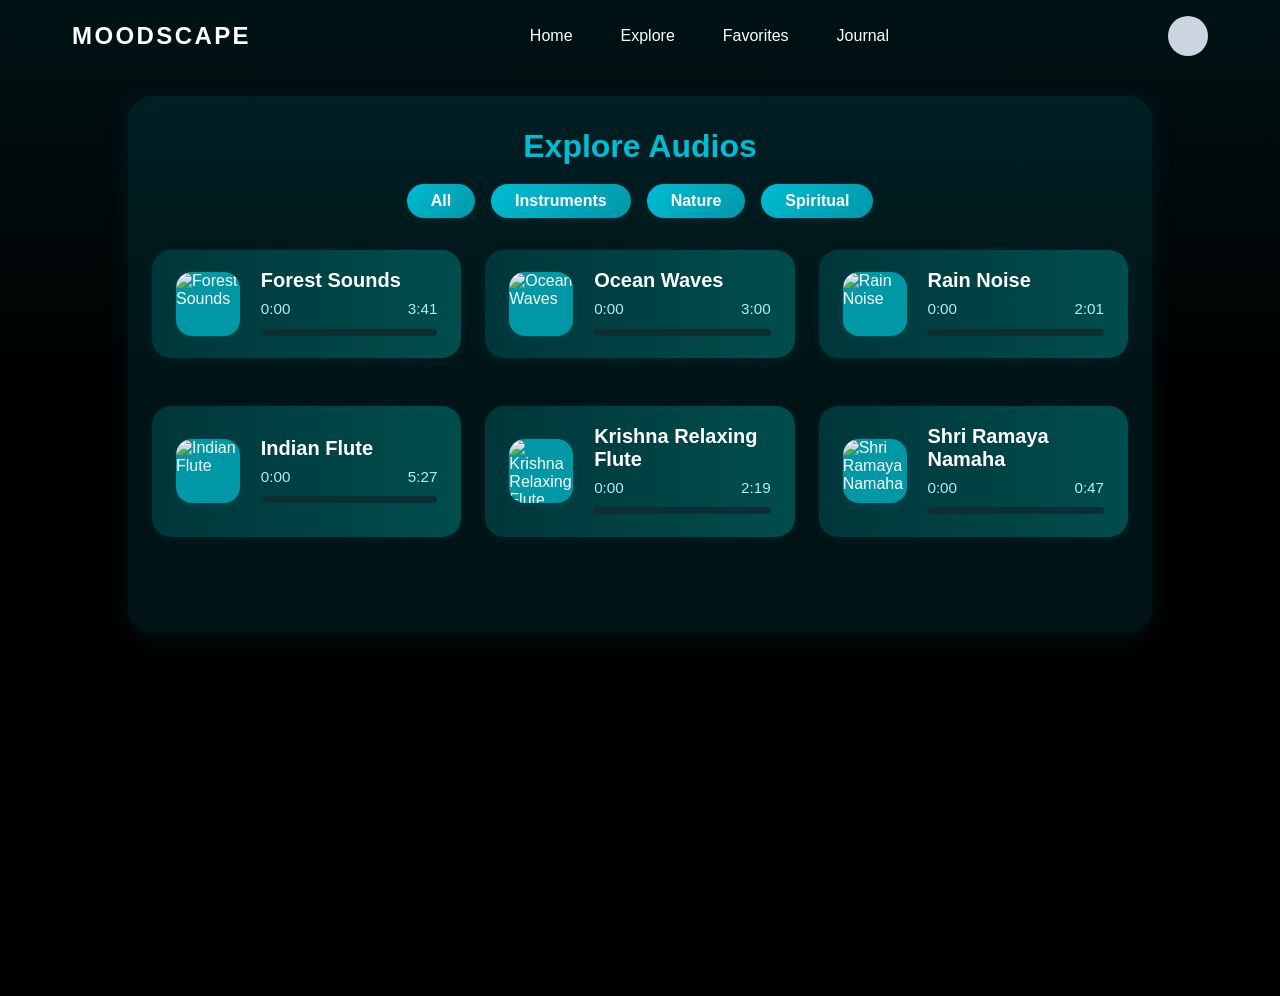
==== explore.html @ 96d4ee1e "Basic structure done" ====
<!DOCTYPE html>
<html lang="en">
<head>
    <meta charset="UTF-8">
    <meta name="viewport" content="width=device-width, initial-scale=1.0">
    <title>Explore - Moodscape</title>
    <link rel="stylesheet" href="styles.css">
</head>
<body>

     <!-- Navigation Bar -->
    <nav class="navbar">
        <div class="nav-container">
            <div class="logo"><a href="index.html">MOODSCAPE</a></div>
            <ul class="nav-menu">
                <li><a href="index.html" class="nav-link">Home</a></li>
                <li><a href="explore.html" class="nav-link">Explore</a></li>
                <li><a href="favorites.html" class="nav-link">Favorites</a></li>
                <li><a href="journal.html" class="nav-link">Journal</a></li>
            </ul>
            <div class="profile-icon"></div>
        </div>
    </nav>

        <main class="explore-main">
        <section class="audio-section">
            <h2>Explore Audios</h2>
            <div class="audio-categories">
                <button class="audio-cat-btn" data-category="All">All</button>
                <button class="audio-cat-btn" data-category="Instruments">Instruments</button>
                <button class="audio-cat-btn" data-category="Nature">Nature</button>
                <button class="audio-cat-btn" data-category="Spiritual">Spiritual</button>
            </div>
            <div id="audio-list"></div>
        </section>
    </main>

    <script>
    // Audio data with pretty card info (add your own images if available)
    const audioData = {
        Instruments: {
            files: [
                // Example: { name: 'Guitar Solo', artist: 'Acoustic', src: 'sounds/Instruments/guitar.mp3', img: 'img/guitar.jpg' }
            ],
            youtube: 'https://www.youtube.com/playlist?list=YOUR_INSTRUMENTS_PLAYLIST'
        },
        Nature: {
            files: [
                { name: 'Forest Sounds', artist: 'Nature', src: 'sounds/Nature/forest sounds.mp3', img: 'https://images.unsplash.com/photo-1506744038136-46273834b3fb?auto=format&fit=facearea&w=80&h=80' },
                { name: 'Ocean Waves', artist: 'Nature', src: 'sounds/Nature/ocean waves.mp3', img: 'https://images.unsplash.com/photo-1464983953574-0892a716854b?auto=format&fit=facearea&w=80&h=80' },
                { name: 'Rain Noise', artist: 'Nature', src: 'sounds/Nature/rain noise.mp3', img: 'https://images.unsplash.com/photo-1465101046530-73398c7f28ca?auto=format&fit=facearea&w=80&h=80' }
            ],
            youtube: 'https://www.youtube.com/playlist?list=YOUR_NATURE_PLAYLIST'
        },
        Spiritual: {
            files: [
                { name: 'Indian Flute', artist: 'Spiritual', src: 'sounds/Spiritual/Indian flute.mp3', img: 'https://images.unsplash.com/photo-1511671782779-c97d3d27a1d4?auto=format&fit=facearea&w=80&h=80' },
                { name: 'Krishna Relaxing Flute', artist: 'Spiritual', src: 'sounds/Spiritual/krishna relaxing flute.mp3', img: 'https://images.unsplash.com/photo-1502082553048-f009c37129b9?auto=format&fit=facearea&w=80&h=80' },
                { name: 'Shri Ramaya Namaha', artist: 'Spiritual', src: 'sounds/Spiritual/shri ramaya namaha.mp3', img: 'https://images.unsplash.com/photo-1465101178521-c1a9136a3b99?auto=format&fit=facearea&w=80&h=80' }
            ],
            youtube: 'https://www.youtube.com/playlist?list=YOUR_SPIRITUAL_PLAYLIST'
        }
    };

    function renderAudios(category) {
        function formatTime(secs) {
            if (isNaN(secs)) return '0:00';
            const m = Math.floor(secs / 60);
            const s = Math.floor(secs % 60);
            return `${m}:${s.toString().padStart(2, '0')}`;
        }

        let currentAudio = null;
        let currentCard = null;

        const audioList = document.getElementById('audio-list');
        audioList.innerHTML = '';
        if (category === 'All') {
            // Gather all audios from all categories into a single array
            let allAudios = [];
            Object.keys(audioData).forEach(cat => {
                audioData[cat].files.forEach((audio, idx) => {
                    allAudios.push({ ...audio, audioId: `${cat}-${idx}` });
                });
            });
            if (allAudios.length) {
                audioList.innerHTML += `<div class="audio-grid">${allAudios.map(audio => `
                    <div class="audio-item" data-audio-id="${audio.audioId}">
                        <img class="audio-thumb" src="${audio.img || 'https://placehold.co/56x56/0097a7/fff?text=♪'}" alt="${audio.name}">
                        <div class="audio-meta">
                            <span class="audio-title">${audio.name}</span>
                            <div class="audio-time-row">
                                <span class="audio-current">0:00</span>
                                <span class="audio-duration">0:00</span>
                            </div>
                            <div class="audio-progress"><div class="audio-progress-bar"></div></div>
                        </div>
                        <audio class="audio-player" src="${audio.src}"></audio>
                    </div>`).join('')}</div>`;
            } else {
                audioList.innerHTML = '<p>No audios available.</p>';
            }
        } else {
            const files = audioData[category].files;
            const ytLink = audioData[category].youtube;
            if (files.length) {
                files.forEach((audio, idx) => {
                    const audioId = `${category}-${idx}`;
                    audioList.innerHTML += `
                    <div class="audio-item" data-audio-id="${audioId}">
                        <img class="audio-thumb" src="${audio.img || 'https://placehold.co/56x56/0097a7/fff?text=♪'}" alt="${audio.name}">
                        <div class="audio-meta">
                            <span class="audio-title">${audio.name}</span>
                            <div class="audio-time-row">
                                <span class="audio-current">0:00</span>
                                <span class="audio-duration">0:00</span>
                            </div>
                            <div class="audio-progress"><div class="audio-progress-bar"></div></div>
                        </div>
                        <audio class="audio-player" src="${audio.src}"></audio>
                    </div>`;
                });
            } else {
                audioList.innerHTML = '<p>No audios available in this category.</p>';
            }
            audioList.innerHTML += `<div class="yt-link"><a href="${ytLink}" target="_blank">Listen more on YouTube</a></div>`;
        }

        // Add interactivity after rendering
        document.querySelectorAll('.audio-item').forEach(card => {
            const audio = card.querySelector('audio');
            const progressBar = card.querySelector('.audio-progress-bar');
            const progressContainer = card.querySelector('.audio-progress');
            const currentTimeEl = card.querySelector('.audio-current');
            const durationEl = card.querySelector('.audio-duration');

            // Set duration when loaded
            audio.addEventListener('loadedmetadata', () => {
                durationEl.textContent = formatTime(audio.duration);
            });

            // Update progress bar and time
            audio.addEventListener('timeupdate', () => {
                currentTimeEl.textContent = formatTime(audio.currentTime);
                if (audio.duration) {
                    progressBar.style.width = `${(audio.currentTime / audio.duration) * 100}%`;
                } else {
                    progressBar.style.width = '0%';
                }
            });

            // Seek on progress bar click/drag
            let isSeeking = false;
            function seek(e) {
                const rect = progressContainer.getBoundingClientRect();
                const x = (e.touches ? e.touches[0].clientX : e.clientX) - rect.left;
                const percent = Math.max(0, Math.min(1, x / rect.width));
                if (audio.duration) {
                    audio.currentTime = percent * audio.duration;
                }
            }
            progressContainer.addEventListener('mousedown', e => {
                isSeeking = true;
                seek(e);
            });
            progressContainer.addEventListener('touchstart', e => {
                isSeeking = true;
                seek(e);
            });
            window.addEventListener('mousemove', e => {
                if (isSeeking) seek(e);
            });
            window.addEventListener('touchmove', e => {
                if (isSeeking) seek(e);
            });
            window.addEventListener('mouseup', () => { isSeeking = false; });
            window.addEventListener('touchend', () => { isSeeking = false; });

            // Play/pause on card click (except progress bar)
            card.addEventListener('click', (e) => {
                if (e.target.classList.contains('audio-progress') || e.target.classList.contains('audio-progress-bar')) return;
                if (e.target.tagName.toLowerCase() === 'audio') return;
                if (currentAudio && currentAudio !== audio) {
                    currentAudio.pause();
                    if (currentCard) currentCard.classList.remove('active');
                }
                if (audio.paused) {
                    audio.play();
                    card.classList.add('active');
                    currentAudio = audio;
                    currentCard = card;
                } else {
                    audio.pause();
                    card.classList.remove('active');
                    currentAudio = null;
                    currentCard = null;
                }
            });

            // Remove active state when audio ends
            audio.addEventListener('ended', () => {
                card.classList.remove('active');
                currentAudio = null;
                currentCard = null;
            });
        });
    }

    document.querySelectorAll('.audio-cat-btn').forEach(btn => {
        btn.addEventListener('click', function() {
            document.querySelectorAll('.audio-cat-btn').forEach(b => b.classList.remove('active'));
            this.classList.add('active');
            renderAudios(this.dataset.category);
        });
    });

    // Initial load
    renderAudios('All');
    </script>

    </body>
    </html>
---- styles.css ----
/* Audio grid for all audios section */
.audio-grid {
    display: grid;
    grid-template-columns: repeat(3, 1fr);
    gap: 1.5rem;
    margin-bottom: 2rem;
}

@media (max-width: 900px) {
    .audio-grid {
        grid-template-columns: repeat(2, 1fr);
    }
}
@media (max-width: 600px) {
    .audio-grid {
        grid-template-columns: 1fr;
    }
}
/* Explore Page Audio Section */
.explore-main {
    margin-top: 6rem;
    display: flex;
    flex-direction: column;
    align-items: center;
    min-height: 80vh;
}

.audio-section {
    width: 80vw;
    max-width: 1200px;
    min-width: 320px;
    background: rgba(0,188,212,0.10);
    border-radius: 1.5rem;
    box-shadow: 0 4px 24px 0 rgba(0,188,212,0.10);
    padding: 2rem 1.5rem 2.5rem 1.5rem;
    margin-bottom: 2rem;
    margin-left: auto;
    margin-right: auto;
}

.audio-section h2 {
    color: #00bcd4;
    font-size: 2rem;
    font-weight: 700;
    margin-bottom: 1.2rem;
    text-align: center;
}

.audio-categories {
    display: flex;
    justify-content: center;
    gap: 1rem;
    margin-bottom: 2rem;
    flex-wrap: wrap;
}

.audio-cat-btn {
    background: linear-gradient(135deg, #00bcd4 0%, #0097a7 100%);
    color: #fff;
    border: none;
    border-radius: 2rem;
    padding: 0.5rem 1.5rem;
    font-size: 1rem;
    font-weight: 600;
    cursor: pointer;
    transition: background 0.2s, transform 0.2s;
    box-shadow: 0 2px 8px rgba(0,188,212,0.10);
}
.audio-cat-btn.active, .audio-cat-btn:hover {
    background: linear-gradient(135deg, #0097a7 0%, #00bcd4 100%);
    transform: translateY(-2px) scale(1.05);
}

#audio-list {
    margin-top: 1rem;
}


/* Modern Audio Card */
.audio-item {
    display: flex;
    align-items: center;
    background: linear-gradient(90deg, #00363a 0%, #004d4d 100%);
    border-radius: 1.2rem;
    box-shadow: 0 2px 12px 0 rgba(0,188,212,0.08);
    padding: 1.2rem 1.5rem;
    margin-bottom: 1.5rem;
    gap: 1.3rem;
    position: relative;
    overflow: hidden;
    cursor: pointer;
    transition: box-shadow 0.2s, background 0.2s;
}
.audio-item.active, .audio-item:hover {
    box-shadow: 0 4px 24px 0 #00bcd4a0;
    background: linear-gradient(90deg, #005c6b 0%, #007c7c 100%);
}
.audio-thumb {
    width: 64px;
    height: 64px;
    border-radius: 1rem;
    object-fit: cover;
    background: #0097a7;
    box-shadow: 0 2px 8px rgba(0,188,212,0.10);
    flex-shrink: 0;
}
.audio-meta {
    flex: 1;
    display: flex;
    flex-direction: column;
    justify-content: center;
}
.audio-title {
    font-size: 1.25rem;
    font-weight: 700;
    color: #fff;
    margin-bottom: 0.5rem;
}
.audio-progress {
    width: 100%;
    height: 7px;
    background: #0e2e36;
    border-radius: 4px;
    overflow: hidden;
    margin: 0.5rem 0 0.2rem 0;
    position: relative;
}
.audio-progress-bar {
    height: 100%;
    background: linear-gradient(90deg, #00bcd4 0%, #0097a7 100%);
    border-radius: 4px;
    width: 0%;
    transition: width 0.2s;
}
.audio-time-row {
    display: flex;
    justify-content: space-between;
    font-size: 0.95rem;
    color: #b2ebf2;
    margin-bottom: 0.2rem;
}
.audio-player {
    display: none;
}
.yt-link {
    text-align: right;
    margin: 0.5rem 0 1.5rem 0;
}
.yt-link a {
    color: #00bcd4;
    font-weight: 600;
    text-decoration: underline;
    transition: color 0.2s;
}
.yt-link a:hover {
    color: #fff;
}
/* General Styles */
* {
    margin: 0;
    padding: 0;
    box-sizing: border-box;
}

:root {
    --card-height: 180px;
    --accent: #00bcd4;
}

html, body {
    width: 100%;
    height: 100%;
}

body {
    font-family: -apple-system, BlinkMacSystemFont, 'Segoe UI', 'Roboto', 'Oxygen',
        'Ubuntu', 'Cantarell', 'Fira Sans', 'Droid Sans', 'Helvetica Neue',
        sans-serif;
    background-color: #000000;
    background-image: linear-gradient(180deg, rgba(1,134,144,0.14) 0%, rgba(1,134,144,0.08) 18%, rgba(0,0,0,0) 45%);
    background-repeat: no-repeat;
    background-attachment: fixed;
    color: #ffffff;
    overflow-x: hidden;
}

/* Navigation Bar */
.navbar {
    padding: 1rem 0;
    /* background: rgba(255,255,255,0.04); */
    -webkit-backdrop-filter: blur(8px);
    backdrop-filter: blur(8px);
    border-bottom: none;
    position: fixed;
    width: 100%;
    top: 0;
    z-index: 1000;
    transition: background-color 200ms ease, backdrop-filter 200ms ease, border-color 200ms ease;
}


.nav-container {
    max-width: 1200px;
    margin: 0 auto;
    padding: 0 2rem;
    display: flex;
    justify-content: space-between;
    align-items: center;

}

.logo {
    font-size: 1.5rem;
    font-weight: 800;
    letter-spacing: 0.15rem;
    color: #ffffff;
    cursor: pointer;
}
.logo a{
    text-decoration: none;
    color: inherit;
}

.nav-menu {
    display: flex;
    gap: 3rem;
    list-style: none;
    flex: 1;
    justify-content: center;
}

.nav-link {
    text-decoration: none;
    color: #ffffff;
    font-size: 1rem;
    font-weight: 500;
    transition: color 0.3s ease;
}

.nav-link:hover {
    color: #00bcd4;
}

.profile-icon {
    width: 2.5rem;
    height: 2.5rem;
    border-radius: 50%;
    background-color: #cbd5e0;
    cursor: pointer;
    transition: transform 0.3s ease;
}

.profile-icon:hover {
    transform: scale(1.1);
}

/* Hero Section */
.hero {
    min-height: 80vh;
    display: flex;
    align-items: flex-start;
    justify-content: flex-start;
    padding: 2rem 1rem 1rem 4rem;
    background: linear-gradient(180deg, rgba(1,134,144,0.28) 0%, rgba(1,134,144,0.14) 25%, rgba(0,0,0,0) 60%);
    position: relative;
}

.hero-content {
    max-width: 500px;
    text-align: left;
    animation: fadeInUp 1s ease;
    position: relative;
    z-index: 2;
}

/* Fade the hero into black at the bottom so gradient disappears below */
.hero::after {
    content: "";
    position: absolute;
    left: 0;
    right: 0;
    bottom: 0;
    height: 10vh;
    pointer-events: none;
    background: linear-gradient(to bottom, rgba(1,134,144,0) 0%, rgba(0,0,0,1) 100%);
    z-index: 1;
}

.hero-title {
    font-size: 3.5rem;
    font-weight: 700;
    color: #00bcd4;
    margin-top: 7rem;
    line-height: 1.2;
}

.hero-subtitle {
    font-size: 1.2rem;
    color: #5dccdc;
    margin-bottom: 2.5rem;
    margin-top: 15px;
    line-height: 1.6;
    font-weight: 300;

}

.cta-button {
    padding: 0.875rem 2.5rem;
    background: linear-gradient(135deg, #00bcd4 0%, #0097a7 100%);
    color: #ffffff;
    border: none;
    border-radius: 2.5rem;
    font-size: 1.1rem;
    font-weight: 600;
    cursor: pointer;
    transition: all 0.3s ease;
    box-shadow: 0 4px 15px rgba(0, 188, 212, 0.3);
}

.cta-button:hover {
    transform: translateY(-2px);
    box-shadow: 0 6px 20px rgba(0, 188, 212, 0.4);
}

.cta-button:active {
    transform: translateY(0);
    box-shadow: 0 2px 10px rgba(0, 188, 212, 0.3);
}

/* Animations */
@keyframes fadeInUp {
    from {
        opacity: 0;
        transform: translateY(30px);
    }
    to {
        opacity: 1;
        transform: translateY(0);
    }
}

/* Responsive Design */
@media (max-width: 768px) {
    .nav-menu {
        gap: 1.5rem;
        font-size: 0.95rem;
    }

    .hero-title {
        font-size: 2.5rem;
    }

    .hero-subtitle {
        font-size: 1rem;
    }

    .cta-button {
        padding: 0.75rem 2rem;
        font-size: 1rem;
    }

    .nav-container {
        padding: 0 1rem;
    }
}

@media (max-width: 480px) {
    .nav-menu {
        gap: 1rem;
        font-size: 0.85rem;
    }

    .logo {
        font-size: 1.2rem;
    }

    .profile-icon {
        width: 2rem;
        height: 2rem;
    }

    .hero-title {
        font-size: 2rem;
        margin-bottom: 1rem;
    }

    .hero-subtitle {
        font-size: 0.95rem;
        margin-bottom: 1.5rem;
    }

    .cta-button {
        padding: 0.7rem 1.8rem;
        font-size: 0.95rem;
    }
}

/* Features (Glass Cards) */
.features {
    width: 100%;
    display: flex;
    flex-direction: column;
    align-items: center;
    padding: 1rem 2rem;
    gap: 1rem;
    font-size: 20px;
    font-family:Verdana, Geneva, Tahoma, sans-serif;
}
.features-inner {
    max-width: 1200px;
    width: 100%;
    margin: 0 auto;
    padding: 0 1rem;
    display: flex;
    gap: 2rem;
    align-items: flex-start;
    letter-spacing: 0.02em;
}

.features-desc {
    flex: 0 0 48%;
    color: #dff9fa;
    font-size: 1.05rem;
    line-height: 1.9;
    padding-right: 1rem;
    display: flex;
    align-items: flex-start;
    padding-top: 6px;
}

.features-desc p {
    margin: 0;
}

.features-grid {
    flex: 1 1 52%;
    display: grid;
    grid-template-columns: repeat(2, minmax(180px, 1fr));
    gap: 1.5rem;
    align-items: start;
}

.features-grid .feature-card:nth-child(3) {
    grid-column: 1 / -1;
    justify-self: center;
    width: 65%;
}


.feature-card {
    perspective: 1200px;
}

.card-inner {
    position: relative;
    width: 100%;
    height: var(--card-height);
    min-height: 160px;
    transition: transform 0.8s cubic-bezier(.2,.9,.2,1);
    transform-style: preserve-3d;
}



.feature-card:focus-within .card-inner,
.feature-card:hover .card-inner {
    transform: rotateY(180deg);
}

.card-front,
.card-back {
    position: absolute;
    inset: 0;
    display: flex;
    flex-direction: column;
    align-items: center;
    justify-content: center;
    padding: 1.6rem;
    border-radius: 12px;
    -webkit-backface-visibility: hidden;
    backface-visibility: hidden;
    height: 100%;
    box-sizing: border-box;
}

.card-front {
    background: rgba(255, 255, 255, 0.04);
    -webkit-backdrop-filter: blur(8px);
    backdrop-filter: blur(8px);
    border: 1px solid rgba(255,255,255,0.06);
    box-shadow: 0 8px 30px rgba(0,0,0,0.45);
    color: #eafafc;
    position: relative;
    overflow: hidden;
}

.card-back {
    transform: rotateY(180deg);
    background: rgba(6, 15, 20, 0.6);
    border: 1px solid rgba(255,255,255,0.03);
    box-shadow: 0 10px 40px rgba(0,0,0,0.6);
    color: #cfeff0;
    text-align: center;
}

/* Spotlight for the back side (appears after flip) */
.card-back::before {
    content: "";
    position: absolute;
    left: 0;
    top: 0;
    right: 0;
    bottom: 0;
    pointer-events: none;
    background: radial-gradient(circle at var(--mx,50%) var(--my,50%), rgba(0,188,212,0.28) 0%, rgba(0,188,212,0.12) 18%, rgba(0,188,212,0.05) 36%, transparent 60%);
    opacity: calc(var(--spot, 0));
    transition: opacity 260ms ease, background 40ms linear;
    mix-blend-mode: screen;
}

.feature-icon {
    width: 60px;
    height: 60px;
    border-radius: 10px;
    background:none;
    display: inline-flex;
    align-items: center;
    justify-content: center;
    color: #00bcd4;
    margin-bottom: 0.5rem;
}

/* Cursor-follow spotlight on card front */
.card-front::before {
    content: "";
    position: absolute;
    left: 0;
    top: 0;
    right: 0;
    bottom: 0;
    pointer-events: none;
    background: radial-gradient(circle at var(--mx,50%) var(--my,50%), rgba(0,188,212,0.32) 0%, rgba(0,188,212,0.18) 18%, rgba(0,188,212,0.08) 35%, transparent 60%);
    opacity: calc(var(--spot, 0));
    transition: opacity 280ms ease, background 40ms linear;
    mix-blend-mode: screen;
}


.feature-front-title {
    font-size: 1.05rem;
    color: #c7ffff;
    margin: 0;
    text-align: center;
}

.card-back p {
    font-size: 0.95rem;
    line-height: 1.45;
    margin: 0;
    padding: 0 0.5rem;
}

@media (max-width: 900px) {
    .features-inner {
        flex-direction: column;
    }
    .features-grid {
        grid-template-columns: 1fr;
    }
    .features-grid .feature-card:nth-child(3) {
        width: 100%;
        justify-self: stretch;
    }
    .features {
        padding: 2rem 1rem;
    }
}

/* How Moodscape Works (vertical steps) */
.how-section {
    width: 100%;
    padding: 3rem 2rem;
}
.how-inner {
    max-width: 1200px;
    margin: 0 auto;
    padding: 0 1rem;
}
.how-title {
    font-size: 2rem;
    color: var(--accent, #00bcd4);
    margin-bottom: 1rem;
}
.how-steps {
    position: relative;
    padding-left: 64px;
}
.how-steps::before {
    content: "";
    position: absolute;
    left: 30px;
    top: 0;
    bottom: 0;
    width: 4px;
    background: linear-gradient(180deg, rgba(0,188,212,0.18), rgba(0,188,212,0.06));
    border-radius: 4px;
    opacity: 0.9;
}
.how-step {
    display: flex;
    gap: 1rem;
    margin-bottom: 2rem;
    align-items: flex-start;
    position: relative;
}

.step-icon {
    width: 76px;
    height: 76px;
    border-radius: 14px;
    background: rgba(255,255,255,0.03);
    border: 1px solid rgba(255,255,255,0.04);
    display: inline-flex;
    align-items: center;
    justify-content: center;
    box-shadow: 0 8px 20px rgba(0,0,0,0.55);
    flex-shrink: 0;
    margin-left: -6px;
    transform-origin: center;
    animation: float 4s ease-in-out infinite;
    color: var(--accent);
}

.step-icon svg {
    width: 44px;
    height: 44px;
    fill: none;
    stroke: var(--accent);
    stroke-width: 1.6;
}

@keyframes float {
    0% { transform: translateY(0) rotate(0deg); }
    50% { transform: translateY(-8px) rotate(-4deg); }
    100% { transform: translateY(0) rotate(0deg); }
}

.how-step:nth-of-type(1) .step-icon { animation-duration: 4s; }
.how-step:nth-of-type(2) .step-icon { animation-duration: 3.6s; animation-delay: 0.2s; }
.how-step:nth-of-type(3) .step-icon { animation-duration: 4.3s; animation-delay: 0.1s; }
.step-body {
    background: rgba(255,255,255,0.03);
    border: 1px solid rgba(255,255,255,0.04);
    padding: 1rem 1.25rem;
    border-radius: 12px;
    color: #dff9fa;
    max-width: 820px;
}
.step-body h4 {
    margin: 0 0 0.4rem 0;
    color: #c7ffff;
    font-size: 1.05rem;
}
.step-body p {
    margin: 0;
    line-height: 1.6;
    color: #dbeff0;
}

@media (max-width: 900px) {
    .how-steps {
        padding-left: 24px;
    }
    .how-steps::before {
        left: 18px;
    }
    .step-icon {
        width: 60px;
        height: 60px;
        margin-left: -6px;
    }
}

#container3D {
    position: fixed;
    inset:0;
    z-index: 1001;
    pointer-events: none;
}
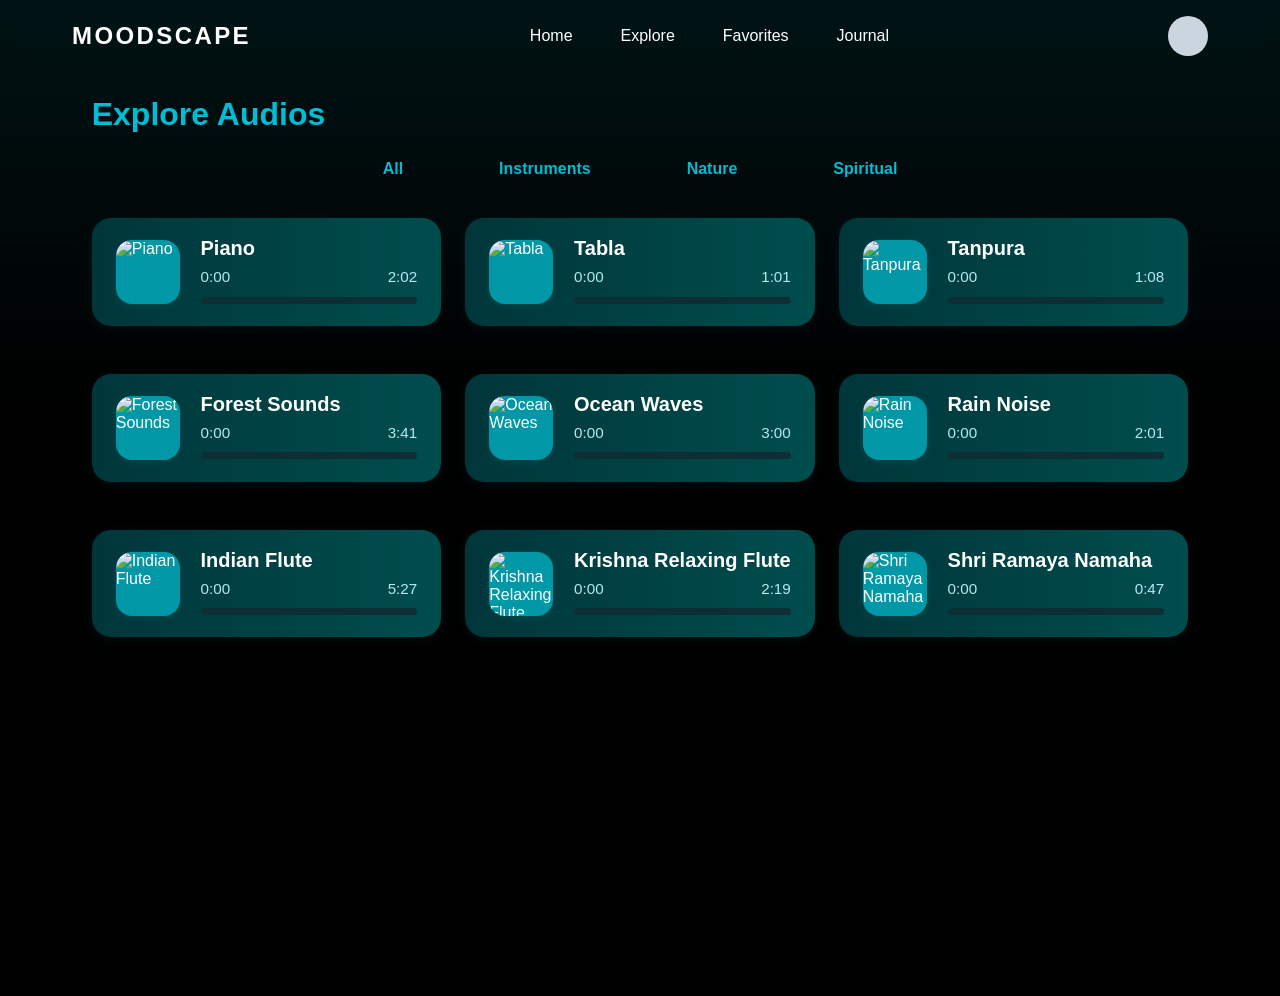
==== commit be085731: "journal basic structure Co-authored-by: Copilot <copilot@github.com>" ====
--- a/explore.html
+++ b/explore.html
@@ -40,7 +40,9 @@
     const audioData = {
         Instruments: {
             files: [
-                // Example: { name: 'Guitar Solo', artist: 'Acoustic', src: 'sounds/Instruments/guitar.mp3', img: 'img/guitar.jpg' }
+                { name: 'Piano', artist: 'Instruments', src: 'sounds/Instruments/piano.mp3', img: 'img/piano.jpg' },
+                { name: 'Tabla', artist: 'Instruments', src: 'sounds/Instruments/tabla.mp3', img: 'img/tabla.jpg' },
+                { name: 'Tanpura', artist: 'Instruments', src: 'sounds/Instruments/tanpura.mp3', img: 'img/tanpura.jpg' }
             ],
             youtube: 'https://www.youtube.com/playlist?list=YOUR_INSTRUMENTS_PLAYLIST'
         },
--- a/styles.css
+++ b/styles.css
@@ -25,50 +25,50 @@
     min-height: 80vh;
 }
 
-.audio-section {
+/* .audio-section {
     width: 80vw;
     max-width: 1200px;
     min-width: 320px;
-    background: rgba(0,188,212,0.10);
     border-radius: 1.5rem;
-    box-shadow: 0 4px 24px 0 rgba(0,188,212,0.10);
     padding: 2rem 1.5rem 2.5rem 1.5rem;
     margin-bottom: 2rem;
     margin-left: auto;
     margin-right: auto;
-}
+} */
 
 .audio-section h2 {
     color: #00bcd4;
     font-size: 2rem;
     font-weight: 700;
     margin-bottom: 1.2rem;
-    text-align: center;
+    text-align:flex-start;
 }
 
 .audio-categories {
     display: flex;
     justify-content: center;
-    gap: 1rem;
+    gap: 3rem;
     margin-bottom: 2rem;
     flex-wrap: wrap;
 }
 
 .audio-cat-btn {
-    background: linear-gradient(135deg, #00bcd4 0%, #0097a7 100%);
-    color: #fff;
-    border: none;
-    border-radius: 2rem;
+    color: #00bcd4;
+    border: none ;
+    background-color: transparent;
+    /* border-radius: 2rem; */
     padding: 0.5rem 1.5rem;
     font-size: 1rem;
     font-weight: 600;
     cursor: pointer;
-    transition: background 0.2s, transform 0.2s;
-    box-shadow: 0 2px 8px rgba(0,188,212,0.10);
+    line-height: normal;
+    /* transition: background 0.2s, transform 0.2s; */
+    /* box-shadow: 0 2px 8px rgba(0,188,212,0.10); */
 }
 .audio-cat-btn.active, .audio-cat-btn:hover {
-    background: linear-gradient(135deg, #0097a7 0%, #00bcd4 100%);
-    transform: translateY(-2px) scale(1.05);
+    text-decoration: underline;
+
+    /* transform: translateY(-2px) scale(1.05); */
 }
 
 #audio-list {
